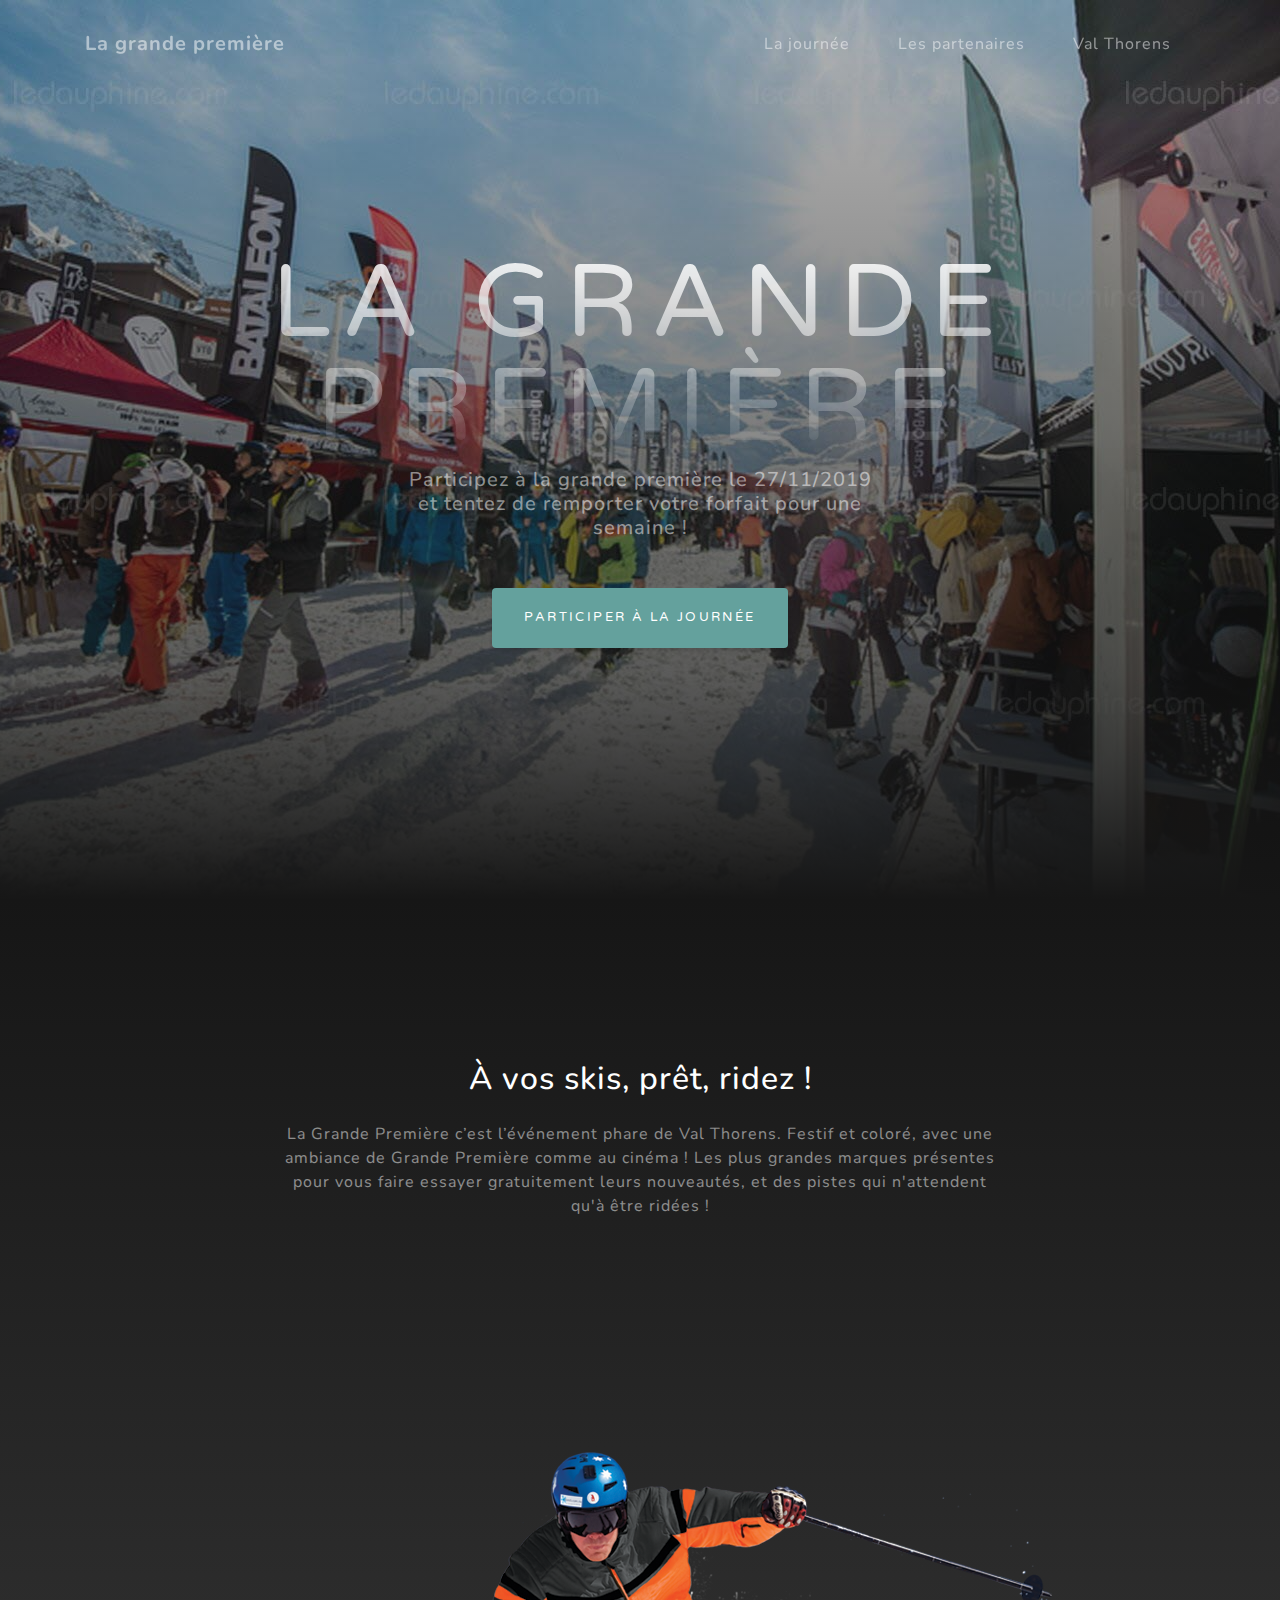
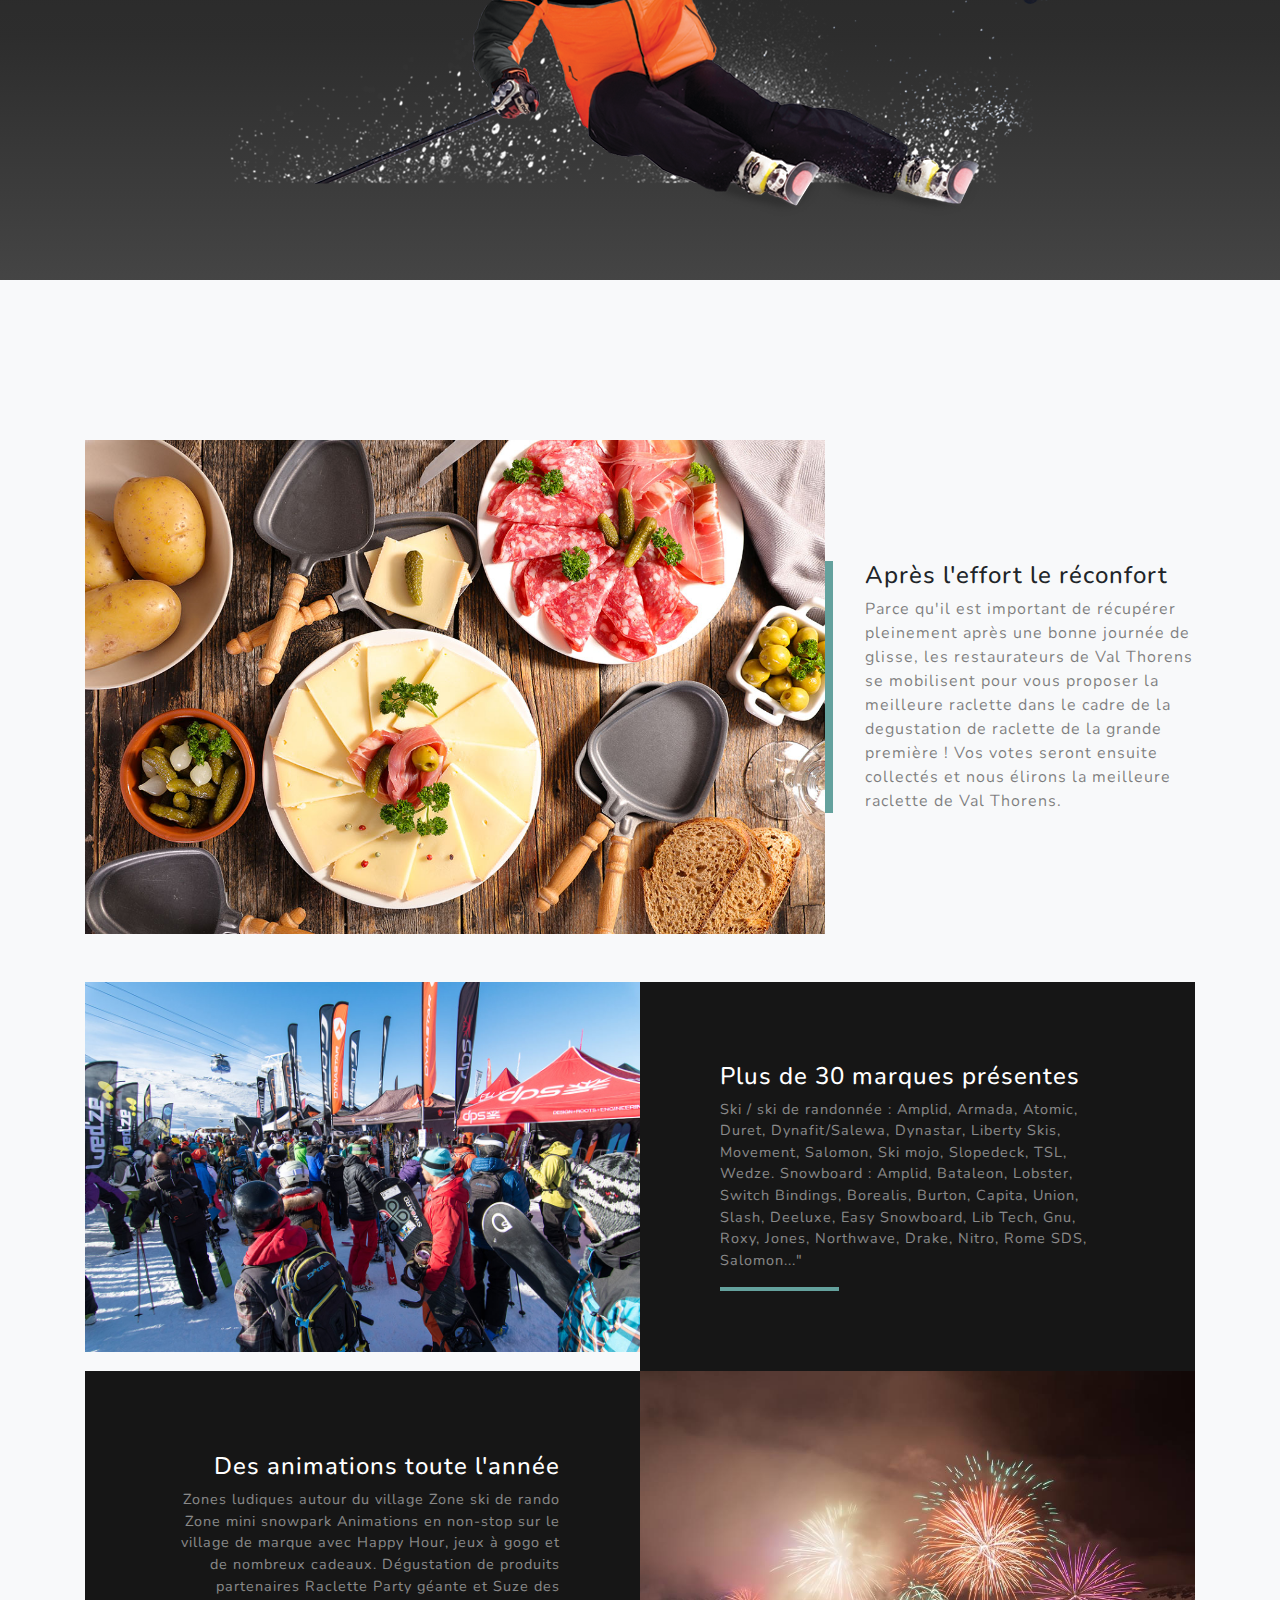
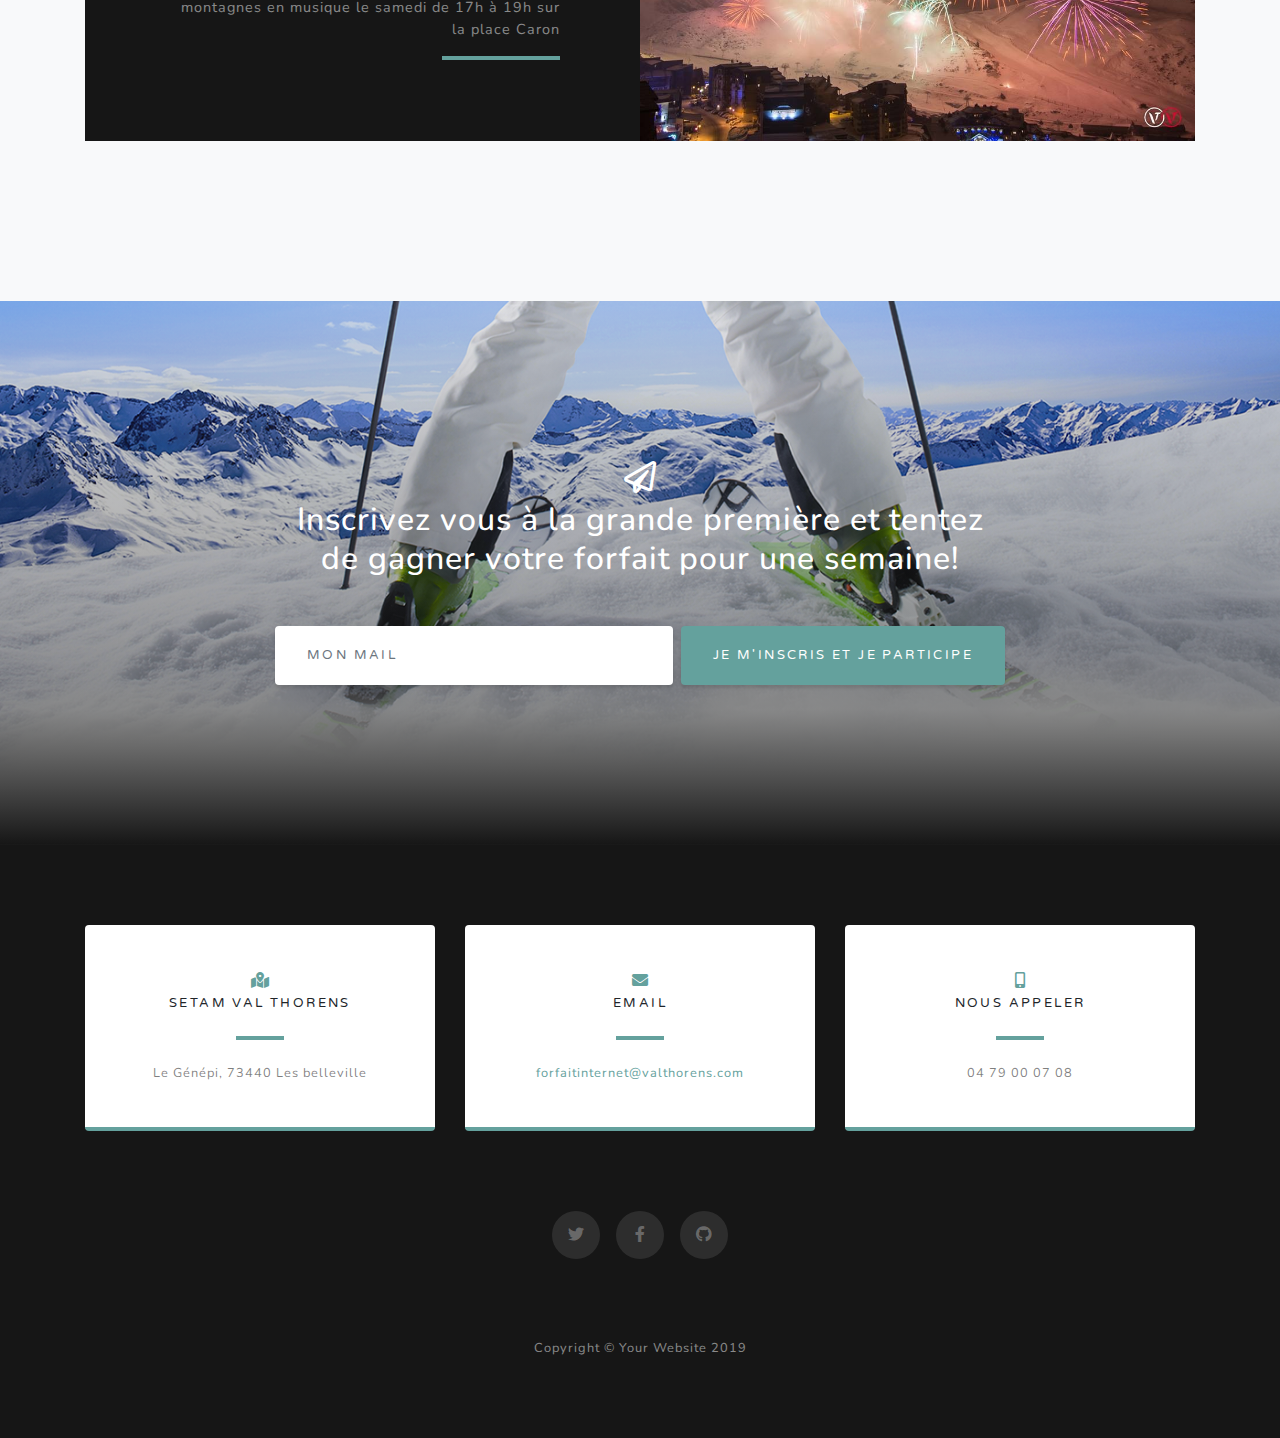
==== startbootstrap-grayscale-gh-pages/index.html @ 1124f6d6 "Add files via upload" ====
<!DOCTYPE html>
<html lang="en">

<head>

  <meta charset="utf-8">
  <meta name="viewport" content="width=device-width, initial-scale=1, shrink-to-fit=no">
  <meta name="description" content="">
  <meta name="author" content="">

  <title>S'inscrire à la grande première</title>

  <!-- Bootstrap core CSS -->
  <link href="vendor/bootstrap/css/bootstrap.min.css" rel="stylesheet">

  <!-- Custom fonts for this template -->
  <link href="vendor/fontawesome-free/css/all.min.css" rel="stylesheet">
  <link href="https://fonts.googleapis.com/css?family=Varela+Round" rel="stylesheet">
  <link href="https://fonts.googleapis.com/css?family=Nunito:200,200i,300,300i,400,400i,600,600i,700,700i,800,800i,900,900i" rel="stylesheet">

  <!-- Custom styles for this template -->
  <link href="css/grayscale.min.css" rel="stylesheet">

</head>

<body id="page-top">

  <!-- Navigation -->
  <nav class="navbar navbar-expand-lg navbar-light fixed-top" id="mainNav">
    <div class="container">
      <a class="navbar-brand js-scroll-trigger" href="#page-top">La grande première</a>
      <button class="navbar-toggler navbar-toggler-right" type="button" data-toggle="collapse" data-target="#navbarResponsive" aria-controls="navbarResponsive" aria-expanded="false" aria-label="Toggle navigation">
        Menu
        <i class="fas fa-bars"></i>
      </button>
      <div class="collapse navbar-collapse" id="navbarResponsive">
        <ul class="navbar-nav ml-auto">
          <li class="nav-item">
            <a class="nav-link js-scroll-trigger" href="#about">La journée</a>
          </li>
          <li class="nav-item">
            <a class="nav-link js-scroll-trigger" href="#projects">Les partenaires</a>
          </li>
          <li class="nav-item">
            <a class="nav-link js-scroll-trigger" href="#signup">Val Thorens</a>
          </li>
        </ul>
      </div>
    </div>
  </nav>

  <!-- Header -->
  <header class="masthead">
    <div class="container d-flex h-100 align-items-center">
      <div class="mx-auto text-center">
        <h1 class="mx-auto my-0 text-uppercase">La grande première</h1>
        <h2 class="text-white-50 mx-auto mt-2 mb-5">Participez à la grande première le 27/11/2019 et tentez de remporter votre forfait pour une semaine !</h2>
        <a href="#about" class="btn btn-primary js-scroll-trigger">Participer à la journée</a>
      </div>
    </div>
  </header>

  <!-- About Section -->
  <section id="about" class="about-section text-center">
    <div class="container">
      <div class="row">
        <div class="col-lg-8 mx-auto">
          <h2 class="text-white mb-4">À vos skis, prêt, ridez !</h2>
          <p class="text-white-50"> La Grande Première c’est l’événement phare de Val Thorens. Festif et coloré, avec une ambiance de Grande Première comme au cinéma ! Les plus grandes marques présentes pour vous faire essayer gratuitement leurs nouveautés, et des pistes qui n'attendent qu'à être ridées !

            <a href="http://startbootstrap.com/template-overviews/grayscale/"></a></p>
        </div>
      </div>
      <img src="img/skicarve.png" class="img-fluid" alt="">
    </div>
  </section>

  <!-- Projects Section -->
  <section id="projects" class="projects-section bg-light">
    <div class="container">

      <!-- Featured Project Row -->
      <div class="row align-items-center no-gutters mb-4 mb-lg-5">
        <div class="col-xl-8 col-lg-7">
          <img class="img-fluid mb-3 mb-lg-0" src="img/recette-raclette.jpg" alt="">
        </div>
        <div class="col-xl-4 col-lg-5">
          <div class="featured-text text-center text-lg-left">
            <h4>Après l'effort le réconfort</h4>
            <p class="text-black-50 mb-0"> Parce qu'il est important de récupérer pleinement après une bonne journée de glisse, les restaurateurs de Val Thorens se mobilisent pour vous proposer la meilleure raclette dans le cadre de la degustation de raclette de la grande première ! Vos votes seront ensuite collectés et nous élirons la meilleure raclette de Val Thorens.
          </div>
        </div>
      </div>

      <!-- Project One Row -->
      <div class="row justify-content-center no-gutters mb-5 mb-lg-0">
        <div class="col-lg-6">
          <img class="img-fluid" src="img/premiere.jpg" alt="">
        </div>
        <div class="col-lg-6">
          <div class="bg-black text-center h-100 project">
            <div class="d-flex h-100">
              <div class="project-text w-100 my-auto text-center text-lg-left">
                <h4 class="text-white">Plus de 30 marques présentes</h4>
                <p class="mb-0 text-white-50">Ski / ski de randonnée : Amplid, Armada, Atomic, Duret, Dynafit/Salewa, Dynastar, Liberty Skis, Movement, Salomon, Ski mojo, Slopedeck, TSL, Wedze.
Snowboard : Amplid, Bataleon, Lobster, Switch Bindings, Borealis, Burton, Capita, Union, Slash, Deeluxe, Easy Snowboard, Lib Tech, Gnu, Roxy, Jones, Northwave, Drake, Nitro, Rome SDS, Salomon..."</p>
                <hr class="d-none d-lg-block mb-0 ml-0">
              </div>
            </div>
          </div>
        </div>
      </div>

      <!-- Project Two Row -->
      <div class="row justify-content-center no-gutters">
        <div class="col-lg-6">
          <img class="img-fluid" src="img/artifice.jpg" alt="">
        </div>
        <div class="col-lg-6 order-lg-first">
          <div class="bg-black text-center h-100 project">
            <div class="d-flex h-100">
              <div class="project-text w-100 my-auto text-center text-lg-right">
                <h4 class="text-white">Des animations toute l'année</h4>
                <p class="mb-0 text-white-50">Zones ludiques autour du village
Zone ski de rando
Zone mini snowpark
Animations en non-stop sur le village de marque avec Happy Hour, jeux à gogo et de nombreux cadeaux.
Dégustation de produits partenaires
Raclette Party géante et Suze des montagnes en musique le samedi de 17h à 19h sur la place Caron</p>
                <hr class="d-none d-lg-block mb-0 mr-0">
              </div>
            </div>
          </div>
        </div>
      </div>

    </div>
  </section>

  <!-- Signup Section -->
  <section id="signup" class="signup-section">
    <div class="container">
      <div class="row">
        <div class="col-md-10 col-lg-8 mx-auto text-center">

          <i class="far fa-paper-plane fa-2x mb-2 text-white"></i>
          <h2 class="text-white mb-5">Inscrivez vous à la grande première et tentez de gagner votre forfait pour une semaine!</h2>

          <form class="form-inline d-flex" action="https://gmail.us5.list-manage.com/subscribe/post" method="POST">
            <input type="hidden" name="u" value="3378bebb014c7e87e7e7ae98e">
            <input type="hidden" name="id" value="611a7cb469">
            <input type="email" class="form-control flex-fill mr-0 mr-sm-2 mb-3 mb-sm-0" id="inputEmail" placeholder="mon mail" autocapitalize="off" autocorrect="off" name="MERGE0" id="MERGE0" size="25" value="">
            <button type="submit" class="btn btn-primary mx-auto">Je m'inscris et je participe</button>
          </form>

        </div>
      </div>
    </div>
  </section>

  <!-- Contact Section -->
  <section class="contact-section bg-black">
    <div class="container">

      <div class="row">

        <div class="col-md-4 mb-3 mb-md-0">
          <div class="card py-4 h-100">
            <div class="card-body text-center">
              <i class="fas fa-map-marked-alt text-primary mb-2"></i>
              <h4 class="text-uppercase m-0">SETAM Val Thorens</h4>
              <hr class="my-4">
              <div class="small text-black-50">Le Génépi, 73440 Les belleville</div>
            </div>
          </div>
        </div>

        <div class="col-md-4 mb-3 mb-md-0">
          <div class="card py-4 h-100">
            <div class="card-body text-center">
              <i class="fas fa-envelope text-primary mb-2"></i>
              <h4 class="text-uppercase m-0">Email</h4>
              <hr class="my-4">
              <div class="small text-black-50">
                <a href="#">forfaitinternet@valthorens.com</a>
              </div>
            </div>
          </div>
        </div>

        <div class="col-md-4 mb-3 mb-md-0">
          <div class="card py-4 h-100">
            <div class="card-body text-center">
              <i class="fas fa-mobile-alt text-primary mb-2"></i>
              <h4 class="text-uppercase m-0">Nous appeler</h4>
              <hr class="my-4">
              <div class="small text-black-50">04 79 00 07 08</div>
            </div>
          </div>
        </div>
      </div>

      <div class="social d-flex justify-content-center">
        <a href="#" class="mx-2">
          <i class="fab fa-twitter"></i>
        </a>
        <a href="#" class="mx-2">
          <i class="fab fa-facebook-f"></i>
        </a>
        <a href="#" class="mx-2">
          <i class="fab fa-github"></i>
        </a>
      </div>

    </div>
  </section>

  <!-- Footer -->
  <footer class="bg-black small text-center text-white-50">
    <div class="container">
      Copyright &copy; Your Website 2019
    </div>
  </footer>

  <!-- Bootstrap core JavaScript -->
  <script src="vendor/jquery/jquery.min.js"></script>
  <script src="vendor/bootstrap/js/bootstrap.bundle.min.js"></script>

  <!-- Plugin JavaScript -->
  <script src="vendor/jquery-easing/jquery.easing.min.js"></script>

  <!-- Custom scripts for this template -->
  <script src="js/grayscale.min.js"></script>

</body>

</html>
---- startbootstrap-grayscale-gh-pages/css/grayscale.min.css ----
/*!
 * Start Bootstrap - Grayscale v5.0.9 (https://startbootstrap.com/template-overviews/grayscale)
 * Copyright 2013-2019 Start Bootstrap
 * Licensed under MIT (https://github.com/BlackrockDigital/startbootstrap-grayscale/blob/master/LICENSE)
 */#mainNav{min-height:56px;background-color:#fff}#mainNav .navbar-toggler{font-size:80%;padding:.75rem;color:#64a19d;border:1px solid #64a19d}#mainNav .navbar-toggler:focus{outline:0}#mainNav .navbar-brand{color:#161616;font-weight:700;padding:.9rem 0}#mainNav .navbar-nav .nav-item:hover{color:fade(white,80%);outline:0;background-color:transparent}#mainNav .navbar-nav .nav-item:active,#mainNav .navbar-nav .nav-item:focus{outline:0;background-color:transparent}@media (min-width:992px){#mainNav{padding-top:0;padding-bottom:0;border-bottom:none;background-color:transparent;transition:background-color .3s ease-in-out}#mainNav .navbar-brand{padding:.5rem 0;color:rgba(255,255,255,.5)}#mainNav .nav-link{transition:none;padding:2rem 1.5rem;color:rgba(255,255,255,.5)}#mainNav .nav-link:hover{color:rgba(255,255,255,.75)}#mainNav .nav-link:active{color:#fff}#mainNav.navbar-shrink{background-color:#fff}#mainNav.navbar-shrink .navbar-brand{color:#161616}#mainNav.navbar-shrink .nav-link{color:#161616;padding:1.5rem 1.5rem 1.25rem;border-bottom:.25rem solid transparent}#mainNav.navbar-shrink .nav-link:hover{color:#64a19d}#mainNav.navbar-shrink .nav-link:active{color:#467370}#mainNav.navbar-shrink .nav-link.active{color:#64a19d;outline:0;border-bottom:.25rem solid #64a19d}}.masthead{position:relative;width:100%;height:auto;min-height:35rem;padding:15rem 0;background:linear-gradient(to bottom,rgba(22,22,22,.3) 0,rgba(22,22,22,.7) 75%,#161616 100%),url(../img/GPV.jpg);background-position:center;background-repeat:no-repeat;background-attachment:scroll;background-size:cover}.masthead h1{font-family:'Varela Round';font-size:2.5rem;line-height:2.5rem;letter-spacing:.8rem;background:-webkit-linear-gradient(rgba(255,255,255,.9),rgba(255,255,255,0));-webkit-text-fill-color:transparent;-webkit-background-clip:text}.masthead h2{max-width:20rem;font-size:1rem}@media (min-width:768px){.masthead h1{font-size:4rem;line-height:4rem}}@media (min-width:992px){.masthead{height:100vh;padding:0}.masthead h1{font-size:6.5rem;line-height:6.5rem;letter-spacing:.8rem}.masthead h2{max-width:30rem;font-size:1.25rem}}.btn{box-shadow:0 .1875rem .1875rem 0 rgba(0,0,0,.1)!important;padding:1.25rem 2rem;font-family:'Varela Round';font-size:80%;text-transform:uppercase;letter-spacing:.15rem;border:0}.btn-primary{background-color:#64a19d}.btn-primary:hover{background-color:#4f837f}.btn-primary:focus{background-color:#4f837f;color:#fff}.btn-primary:active{background-color:#467370!important}.about-section{padding-top:10rem;background:linear-gradient(to bottom,#161616 0,rgba(22,22,22,.9) 75%,rgba(22,22,22,.8) 100%)}.about-section p{margin-bottom:5rem}.projects-section{padding:10rem 0}.projects-section .featured-text{padding:2rem}@media (min-width:992px){.projects-section .featured-text{padding:0 0 0 2rem;border-left:.5rem solid #64a19d}}.projects-section .project-text{padding:3rem;font-size:90%}@media (min-width:992px){.projects-section .project-text{padding:5rem}.projects-section .project-text hr{border-color:#64a19d;border-width:.25rem;width:30%}}.signup-section{padding:10rem 0;background:linear-gradient(to bottom,rgba(22,22,22,.1) 0,rgba(22,22,22,.5) 75%,#161616 100%),url(../img/jambesski.png);background-position:center;background-repeat:no-repeat;background-attachment:scroll;background-size:cover}.signup-section .form-inline input{box-shadow:0 .1875rem .1875rem 0 rgba(0,0,0,.1)!important;padding:1.25rem 2rem;height:auto;font-family:'Varela Round';font-size:80%;text-transform:uppercase;letter-spacing:.15rem;border:0}.contact-section{padding:5rem 0 0}.contact-section .card{border:0;border-bottom:.25rem solid #64a19d}.contact-section .card h4{font-size:.8rem;font-family:'Varela Round';text-transform:uppercase;letter-spacing:.15rem}.contact-section .card hr{border-color:#64a19d;border-width:.25rem;width:3rem}.contact-section .social{margin-top:5rem}.contact-section .social a{text-align:center;height:3rem;width:3rem;background:rgba(255,255,255,.1);border-radius:100%;line-height:3rem;color:rgba(255,255,255,.3)}.contact-section .social a:hover{color:rgba(255,255,255,.5)}.contact-section .social a:active{color:#fff}body{font-family:Nunito;letter-spacing:.0625em}a{color:#64a19d}a:focus,a:hover{text-decoration:none;color:#3c6360}.bg-black{background-color:#161616!important}.bg-primary{background-color:#64a19d!important}.text-primary{color:#64a19d!important}footer{padding:5rem 0}
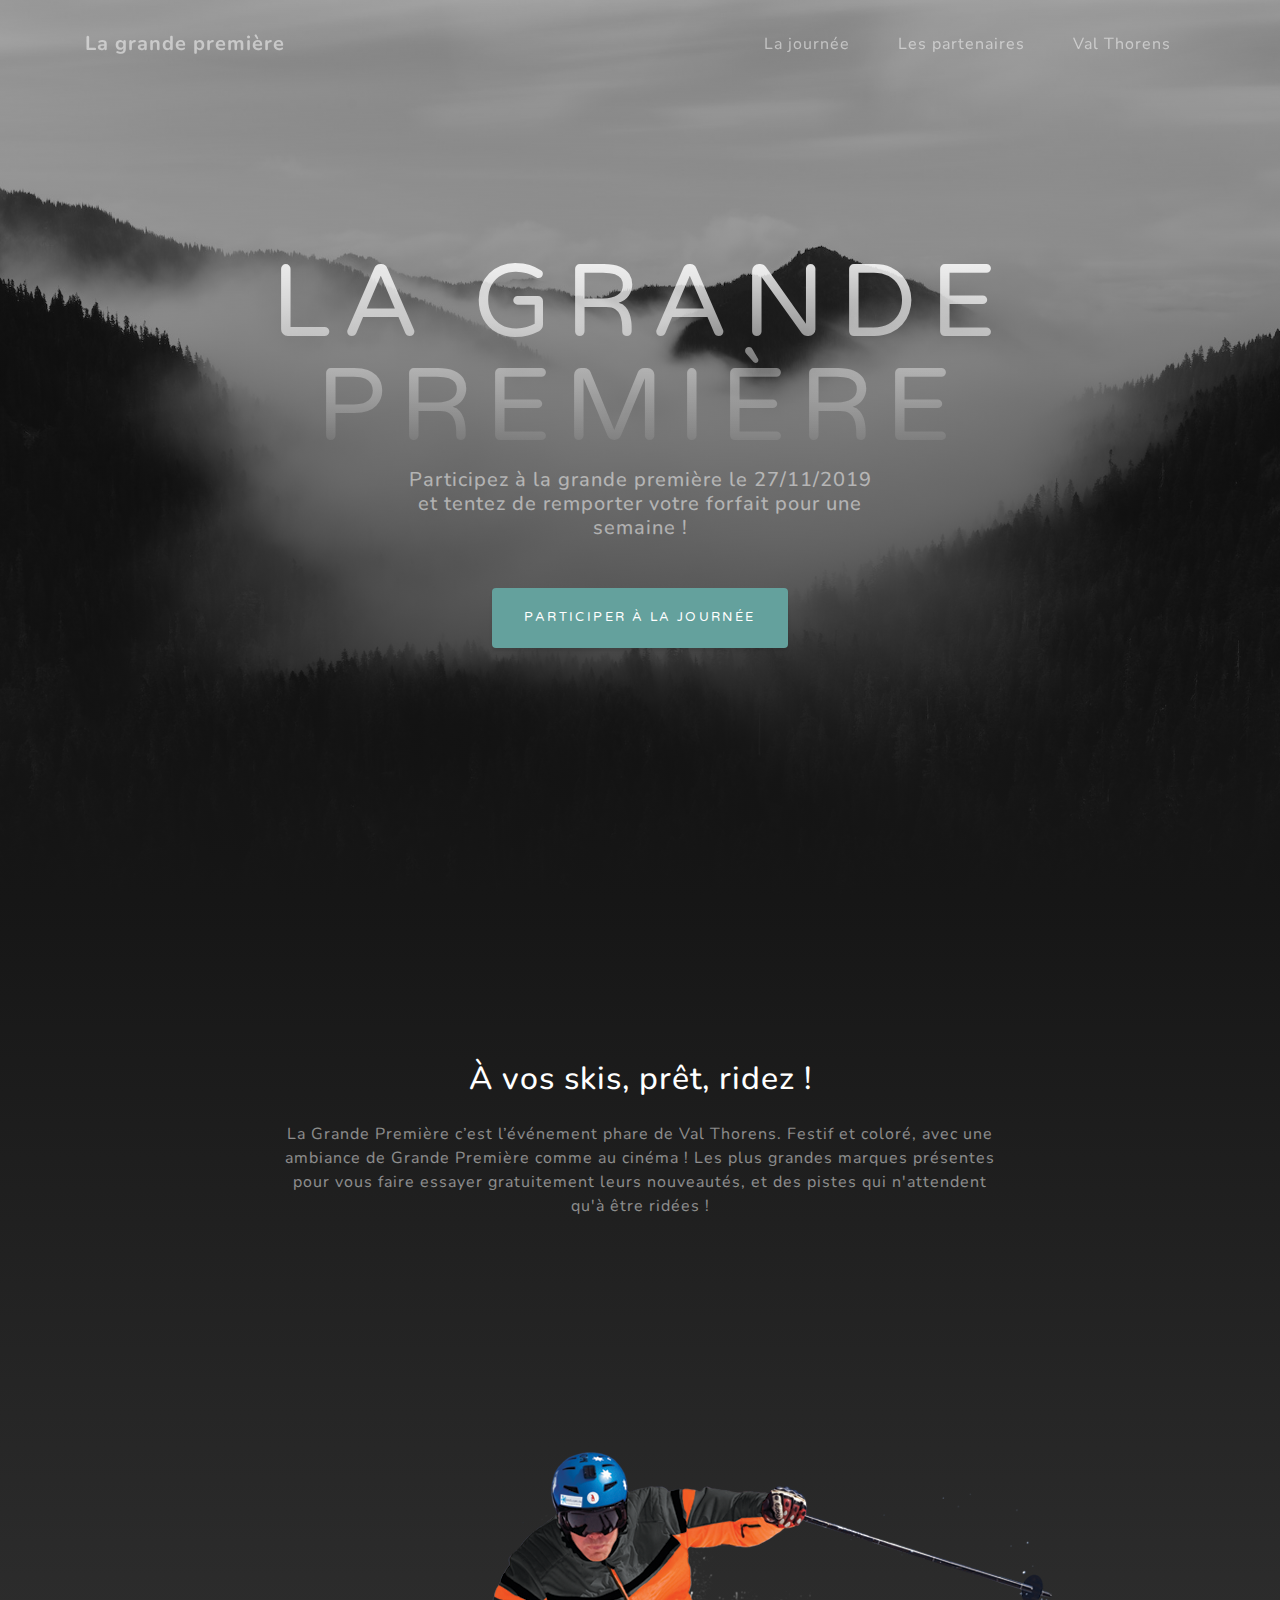
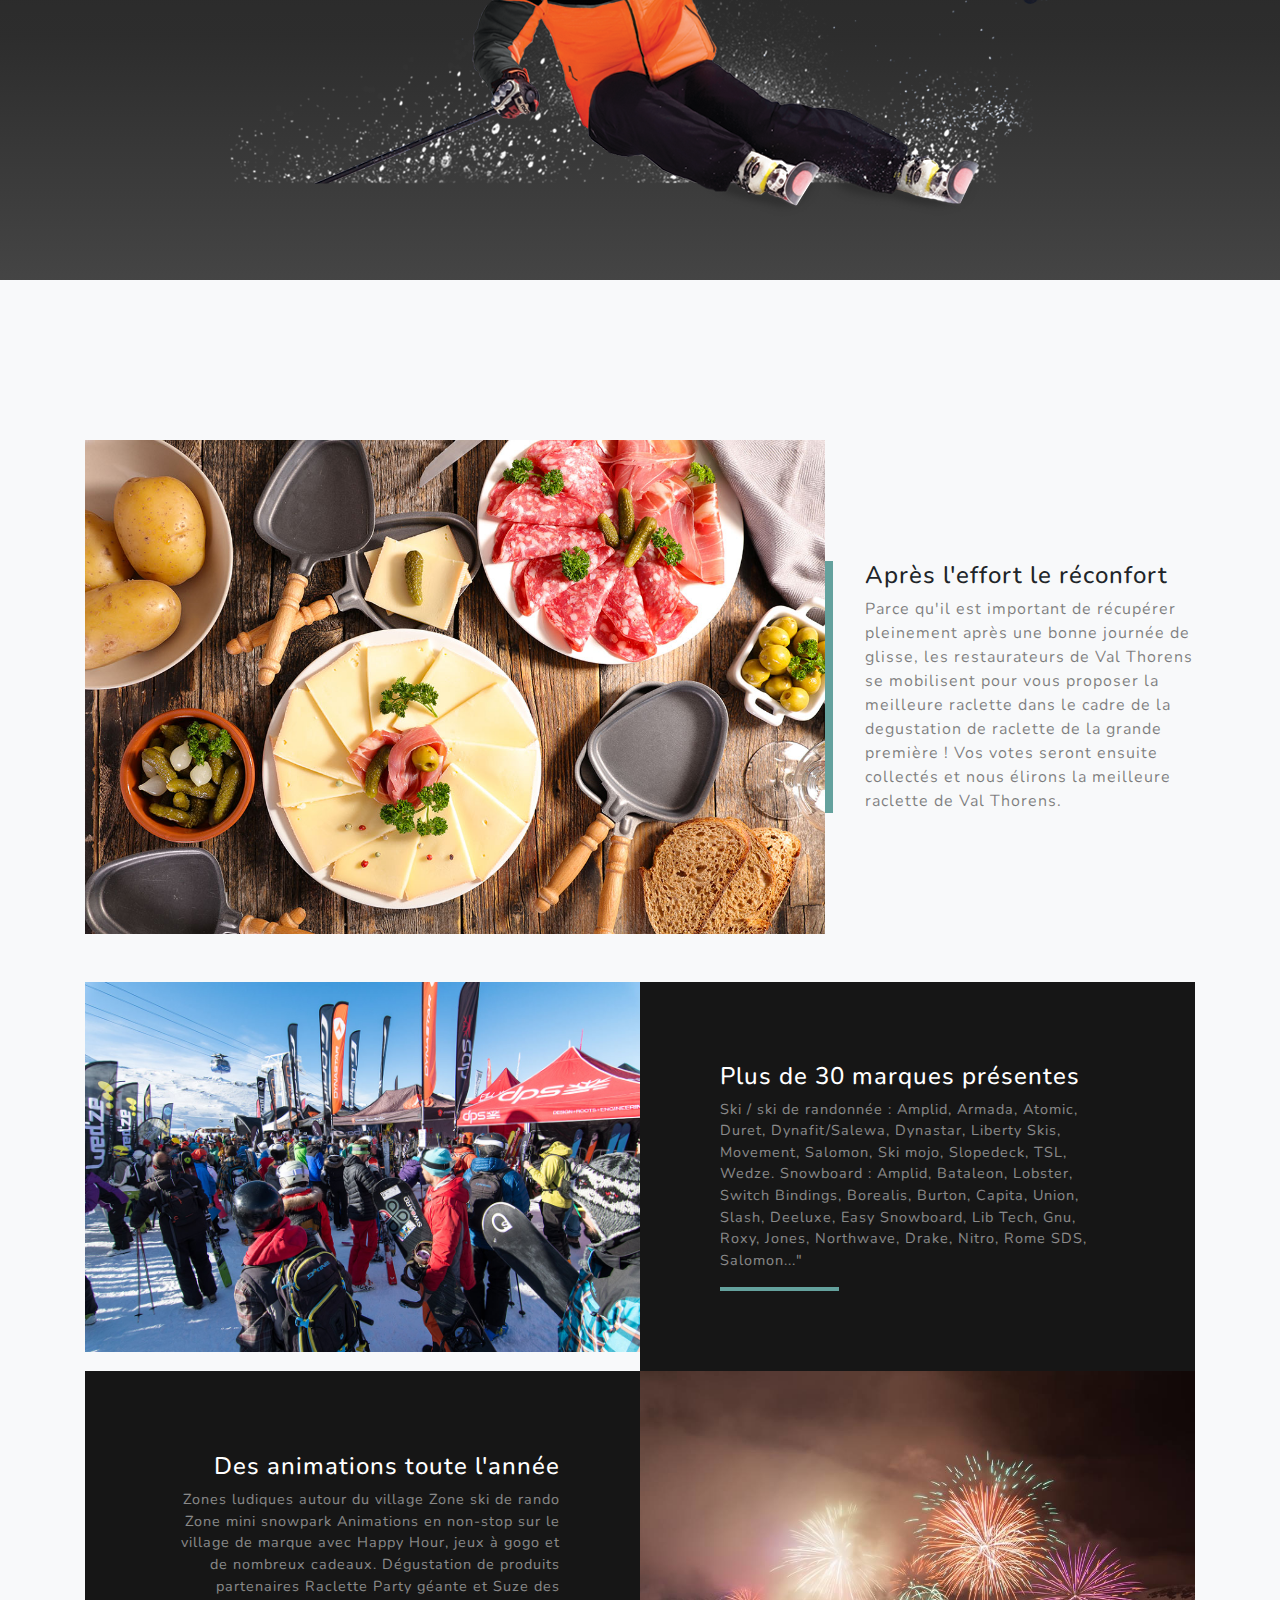
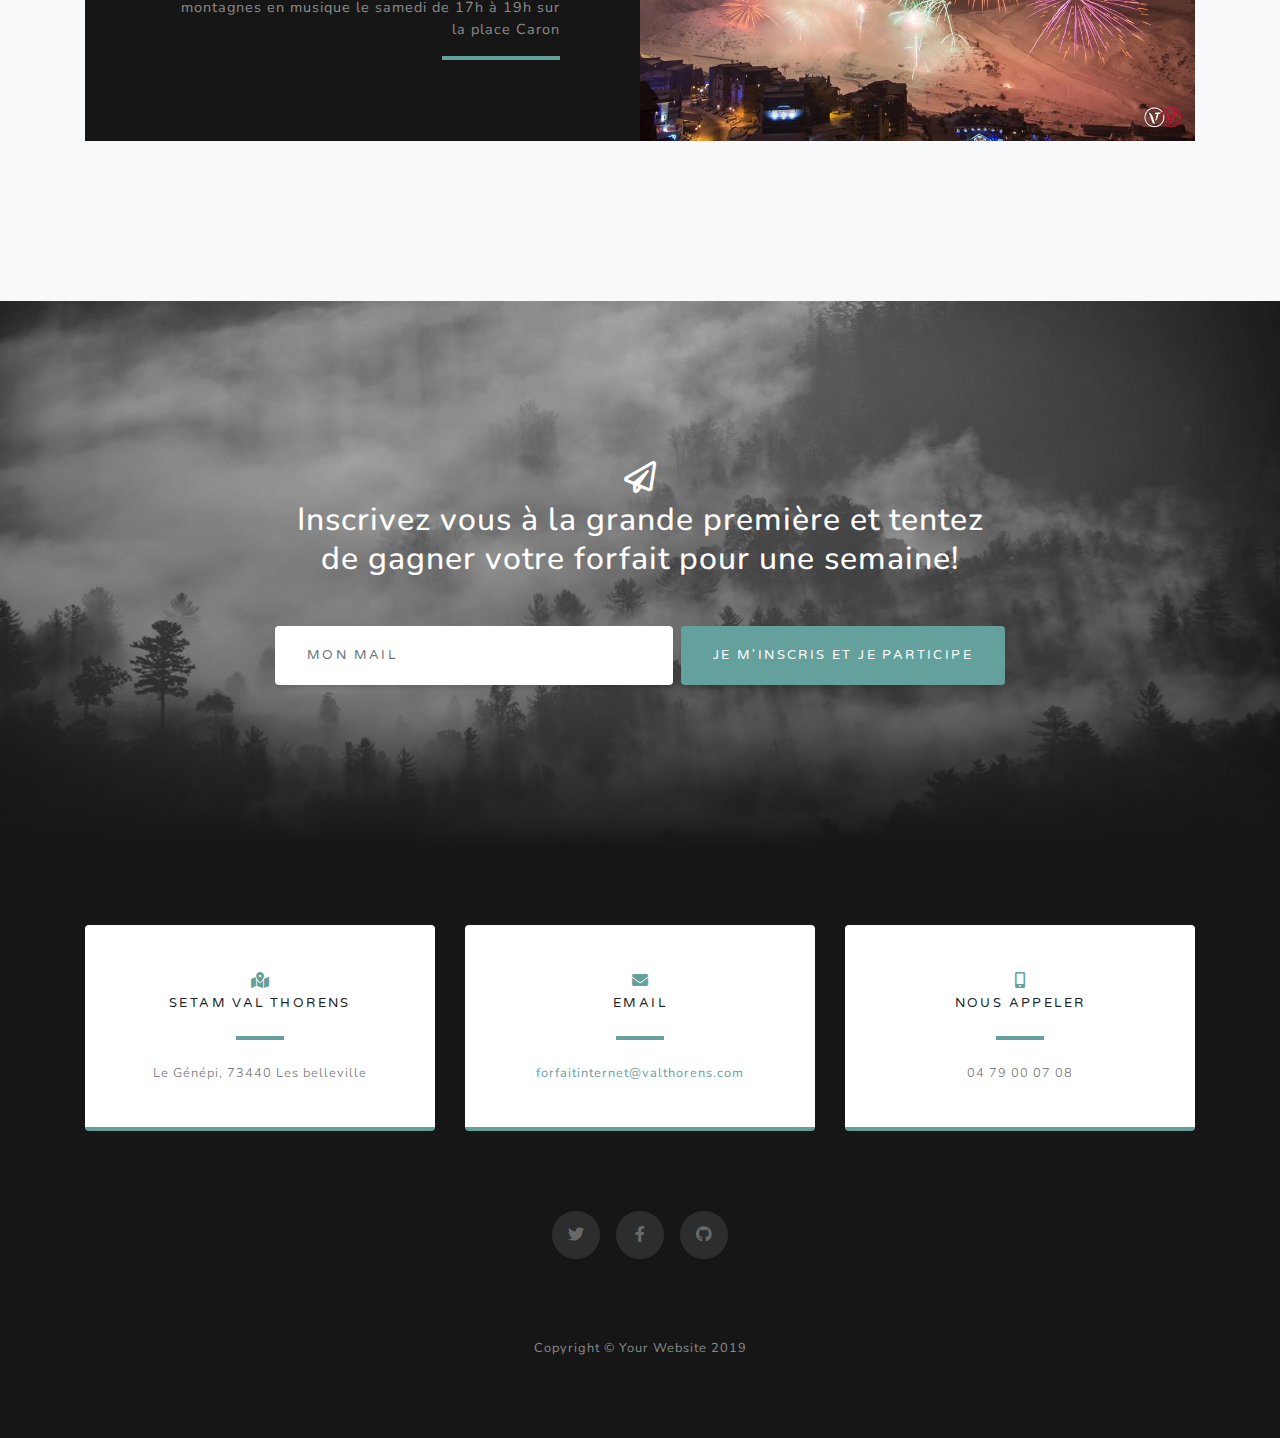
==== commit 543a567a: "Update index.html" ====
--- a/startbootstrap-grayscale-gh-pages/index.html
+++ b/startbootstrap-grayscale-gh-pages/index.html
@@ -14,12 +14,12 @@
   <link href="vendor/bootstrap/css/bootstrap.min.css" rel="stylesheet">
 
   <!-- Custom fonts for this template -->
-  <link href="vendor/fontawesome-free/css/all.min.css" rel="stylesheet">
+  <link href="vendor/fontawesome-free/css/all.css" rel="stylesheet">
   <link href="https://fonts.googleapis.com/css?family=Varela+Round" rel="stylesheet">
   <link href="https://fonts.googleapis.com/css?family=Nunito:200,200i,300,300i,400,400i,600,600i,700,700i,800,800i,900,900i" rel="stylesheet">
 
   <!-- Custom styles for this template -->
-  <link href="css/grayscale.min.css" rel="stylesheet">
+  <link href="css/grayscale.css" rel="stylesheet">
 
 </head>
 
--- a/startbootstrap-grayscale-gh-pages/css/grayscale.css
+++ b/startbootstrap-grayscale-gh-pages/css/grayscale.css
@@ -0,0 +1,297 @@
+/*!
+ * Start Bootstrap - Grayscale v5.0.9 (https://startbootstrap.com/template-overviews/grayscale)
+ * Copyright 2013-2019 Start Bootstrap
+ * Licensed under MIT (https://github.com/BlackrockDigital/startbootstrap-grayscale/blob/master/LICENSE)
+ */
+
+#mainNav {
+  min-height: 56px;
+  background-color: #fff;
+}
+
+#mainNav .navbar-toggler {
+  font-size: 80%;
+  padding: 0.75rem;
+  color: #64a19d;
+  border: 1px solid #64a19d;
+}
+
+#mainNav .navbar-toggler:focus {
+  outline: none;
+}
+
+#mainNav .navbar-brand {
+  color: #161616;
+  font-weight: 700;
+  padding: .9rem 0;
+}
+
+#mainNav .navbar-nav .nav-item:hover {
+  color: fade(white, 80%);
+  outline: none;
+  background-color: transparent;
+}
+
+#mainNav .navbar-nav .nav-item:active, #mainNav .navbar-nav .nav-item:focus {
+  outline: none;
+  background-color: transparent;
+}
+
+@media (min-width: 992px) {
+  #mainNav {
+    padding-top: 0;
+    padding-bottom: 0;
+    border-bottom: none;
+    background-color: transparent;
+    transition: background-color 0.3s ease-in-out;
+  }
+  #mainNav .navbar-brand {
+    padding: .5rem 0;
+    color: rgba(255, 255, 255, 0.5);
+  }
+  #mainNav .nav-link {
+    transition: none;
+    padding: 2rem 1.5rem;
+    color: rgba(255, 255, 255, 0.5);
+  }
+  #mainNav .nav-link:hover {
+    color: rgba(255, 255, 255, 0.75);
+  }
+  #mainNav .nav-link:active {
+    color: white;
+  }
+  #mainNav.navbar-shrink {
+    background-color: #fff;
+  }
+  #mainNav.navbar-shrink .navbar-brand {
+    color: #161616;
+  }
+  #mainNav.navbar-shrink .nav-link {
+    color: #161616;
+    padding: 1.5rem 1.5rem 1.25rem;
+    border-bottom: 0.25rem solid transparent;
+  }
+  #mainNav.navbar-shrink .nav-link:hover {
+    color: #64a19d;
+  }
+  #mainNav.navbar-shrink .nav-link:active {
+    color: #467370;
+  }
+  #mainNav.navbar-shrink .nav-link.active {
+    color: #64a19d;
+    outline: none;
+    border-bottom: 0.25rem solid #64a19d;
+  }
+}
+
+.masthead {
+  position: relative;
+  width: 100%;
+  height: auto;
+  min-height: 35rem;
+  padding: 15rem 0;
+  background: linear-gradient(to bottom, rgba(22, 22, 22, 0.3) 0%, rgba(22, 22, 22, 0.7) 75%, #161616 100%), url("../img/bg-masthead.jpg");
+  background-position: center;
+  background-repeat: no-repeat;
+  background-attachment: scroll;
+  background-size: cover;
+}
+
+.masthead h1 {
+  font-family: 'Varela Round';
+  font-size: 2.5rem;
+  line-height: 2.5rem;
+  letter-spacing: 0.8rem;
+  background: -webkit-linear-gradient(rgba(255, 255, 255, 0.9), rgba(255, 255, 255, 0));
+  -webkit-text-fill-color: transparent;
+  -webkit-background-clip: text;
+}
+
+.masthead h2 {
+  max-width: 20rem;
+  font-size: 1rem;
+}
+
+@media (min-width: 768px) {
+  .masthead h1 {
+    font-size: 4rem;
+    line-height: 4rem;
+  }
+}
+
+@media (min-width: 992px) {
+  .masthead {
+    height: 100vh;
+    padding: 0;
+  }
+  .masthead h1 {
+    font-size: 6.5rem;
+    line-height: 6.5rem;
+    letter-spacing: 0.8rem;
+  }
+  .masthead h2 {
+    max-width: 30rem;
+    font-size: 1.25rem;
+  }
+}
+
+.btn {
+  box-shadow: 0 0.1875rem 0.1875rem 0 rgba(0, 0, 0, 0.1) !important;
+  padding: 1.25rem 2rem;
+  font-family: 'Varela Round';
+  font-size: 80%;
+  text-transform: uppercase;
+  letter-spacing: .15rem;
+  border: 0;
+}
+
+.btn-primary {
+  background-color: #64a19d;
+}
+
+.btn-primary:hover {
+  background-color: #4f837f;
+}
+
+.btn-primary:focus {
+  background-color: #4f837f;
+  color: white;
+}
+
+.btn-primary:active {
+  background-color: #467370 !important;
+}
+
+.about-section {
+  padding-top: 10rem;
+  background: linear-gradient(to bottom, #161616 0%, rgba(22, 22, 22, 0.9) 75%, rgba(22, 22, 22, 0.8) 100%);
+}
+
+.about-section p {
+  margin-bottom: 5rem;
+}
+
+.projects-section {
+  padding: 10rem 0;
+}
+
+.projects-section .featured-text {
+  padding: 2rem;
+}
+
+@media (min-width: 992px) {
+  .projects-section .featured-text {
+    padding: 0 0 0 2rem;
+    border-left: 0.5rem solid #64a19d;
+  }
+}
+
+.projects-section .project-text {
+  padding: 3rem;
+  font-size: 90%;
+}
+
+@media (min-width: 992px) {
+  .projects-section .project-text {
+    padding: 5rem;
+  }
+  .projects-section .project-text hr {
+    border-color: #64a19d;
+    border-width: .25rem;
+    width: 30%;
+  }
+}
+
+.signup-section {
+  padding: 10rem 0;
+  background: linear-gradient(to bottom, rgba(22, 22, 22, 0.1) 0%, rgba(22, 22, 22, 0.5) 75%, #161616 100%), url("../img/bg-signup.jpg");
+  background-position: center;
+  background-repeat: no-repeat;
+  background-attachment: scroll;
+  background-size: cover;
+}
+
+.signup-section .form-inline input {
+  box-shadow: 0 0.1875rem 0.1875rem 0 rgba(0, 0, 0, 0.1) !important;
+  padding: 1.25rem 2rem;
+  height: auto;
+  font-family: 'Varela Round';
+  font-size: 80%;
+  text-transform: uppercase;
+  letter-spacing: 0.15rem;
+  border: 0;
+}
+
+.contact-section {
+  padding: 5rem 0 0;
+}
+
+.contact-section .card {
+  border: 0;
+  border-bottom: 0.25rem solid #64a19d;
+}
+
+.contact-section .card h4 {
+  font-size: 0.8rem;
+  font-family: 'Varela Round';
+  text-transform: uppercase;
+  letter-spacing: 0.15rem;
+}
+
+.contact-section .card hr {
+  border-color: #64a19d;
+  border-width: 0.25rem;
+  width: 3rem;
+}
+
+.contact-section .social {
+  margin-top: 5rem;
+}
+
+.contact-section .social a {
+  text-align: center;
+  height: 3rem;
+  width: 3rem;
+  background: rgba(255, 255, 255, 0.1);
+  border-radius: 100%;
+  line-height: 3rem;
+  color: rgba(255, 255, 255, 0.3);
+}
+
+.contact-section .social a:hover {
+  color: rgba(255, 255, 255, 0.5);
+}
+
+.contact-section .social a:active {
+  color: #fff;
+}
+
+body {
+  font-family: 'Nunito';
+  letter-spacing: 0.0625em;
+}
+
+a {
+  color: #64a19d;
+}
+
+a:focus, a:hover {
+  text-decoration: none;
+  color: #3c6360;
+}
+
+.bg-black {
+  background-color: #161616 !important;
+}
+
+.bg-primary {
+  background-color: #64a19d !important;
+}
+
+.text-primary {
+  color: #64a19d !important;
+}
+
+footer {
+  padding: 5rem 0;
+}
